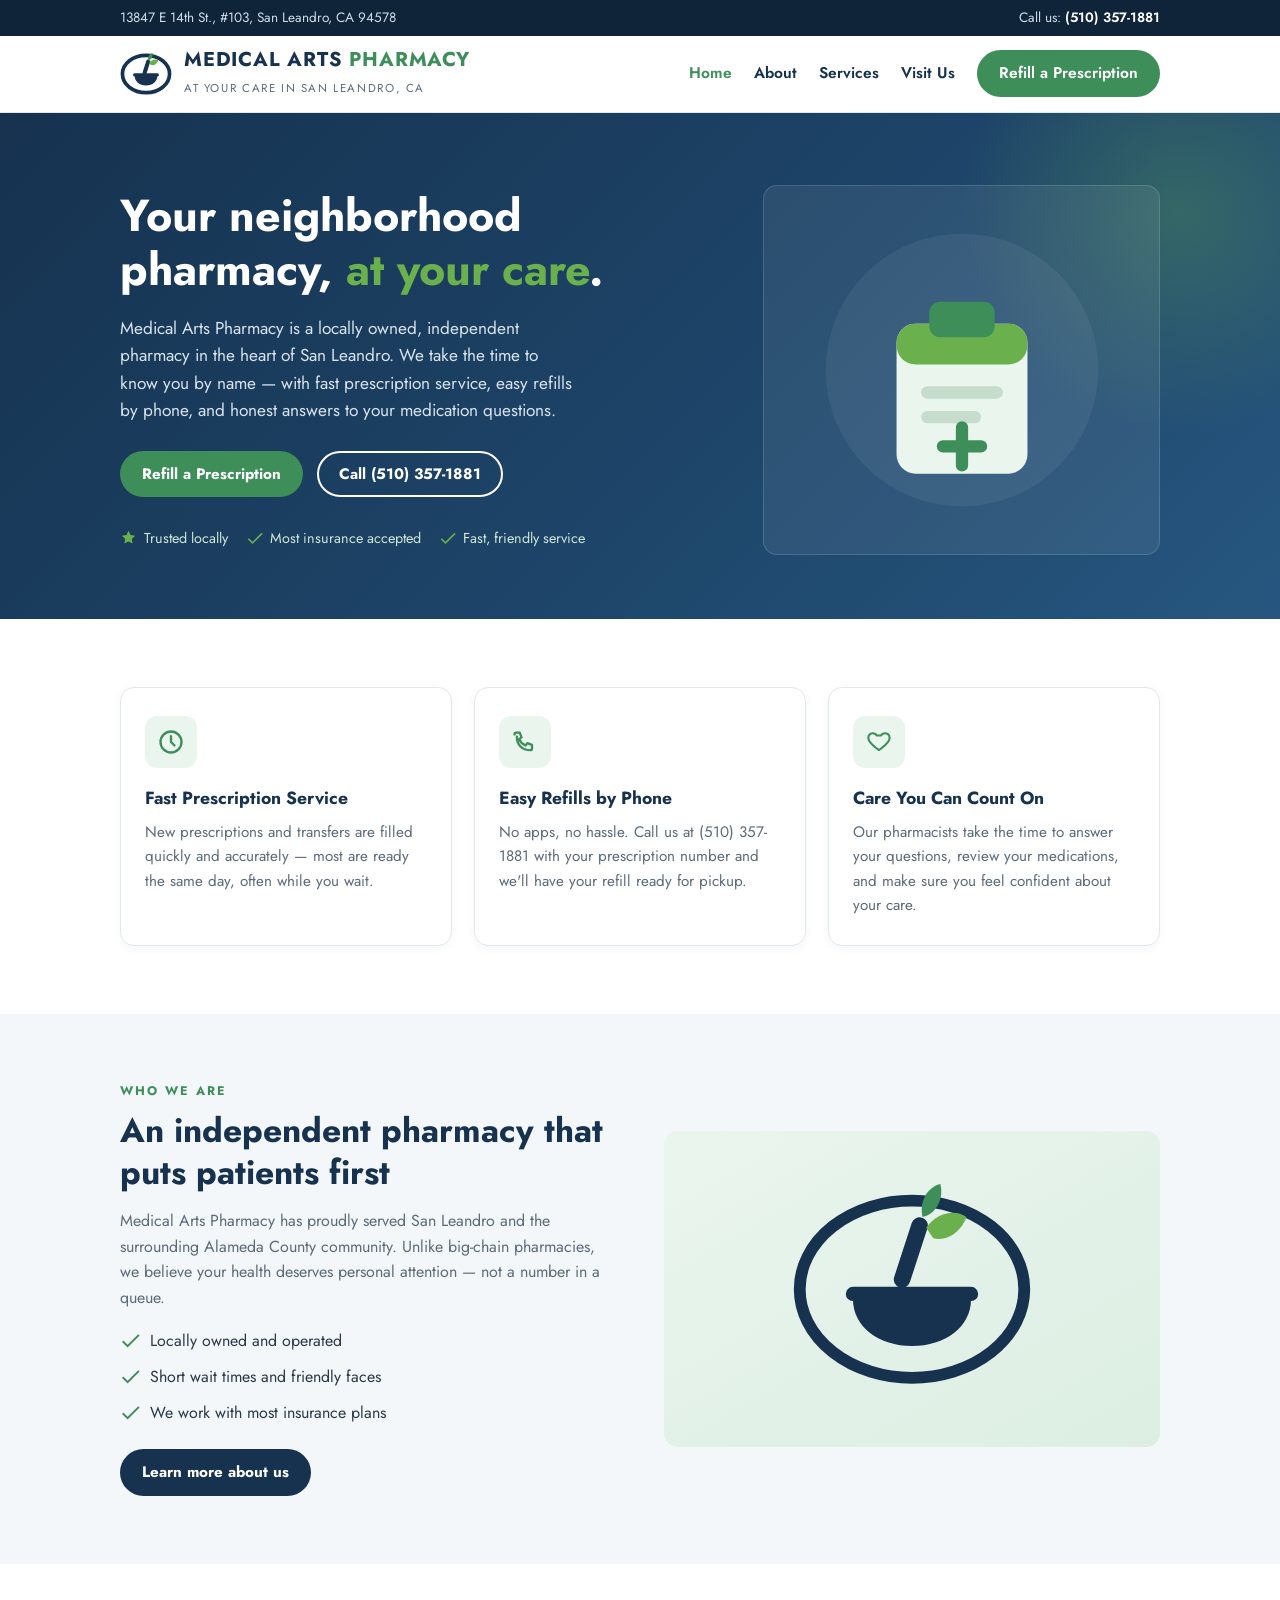
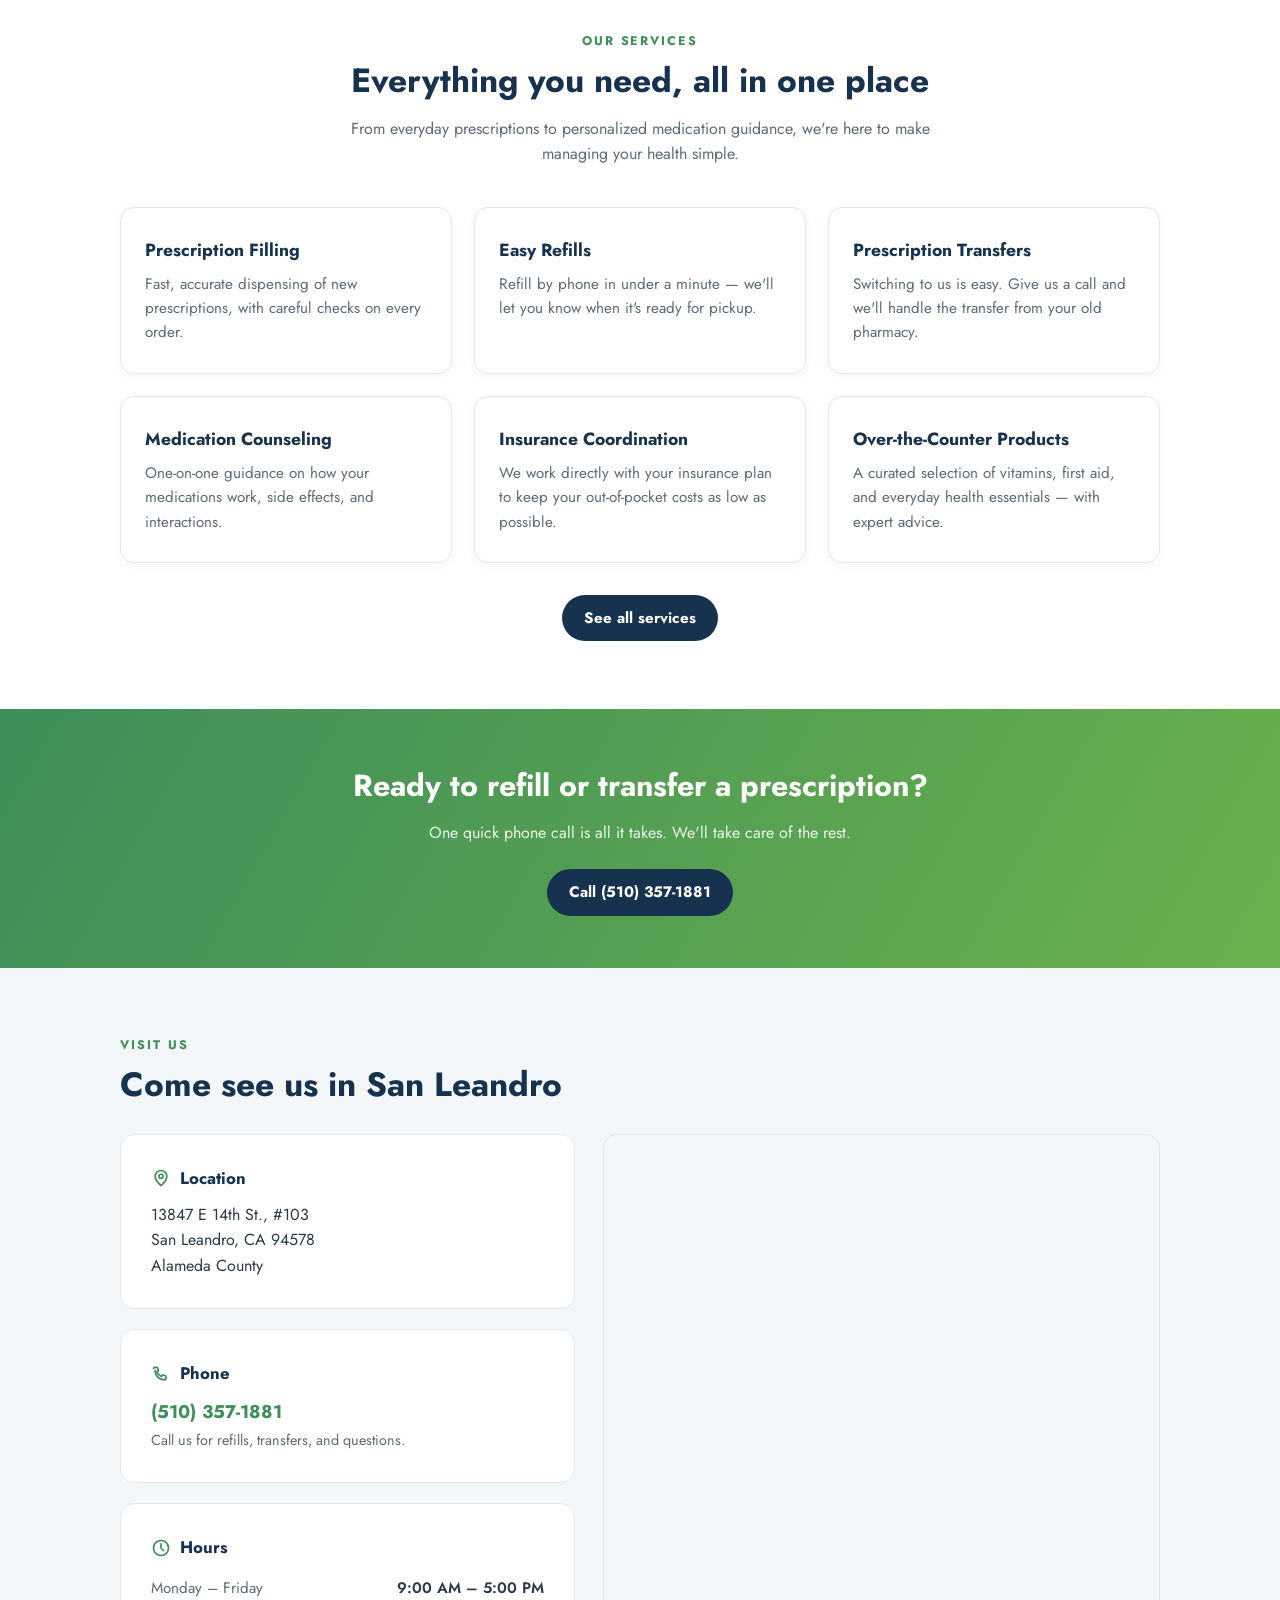
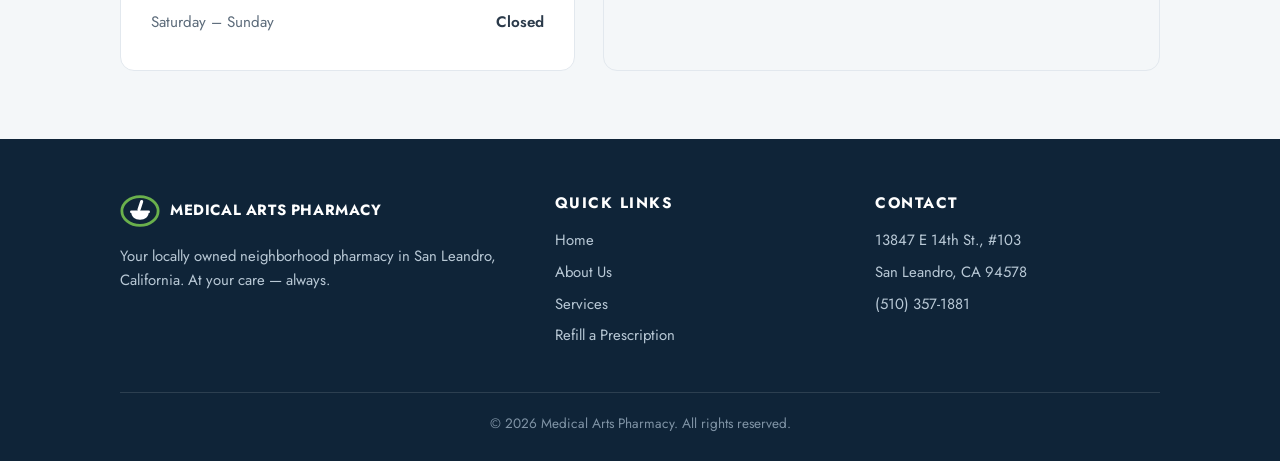
==== index.html @ b936c843 "Medical Arts Pharmacy website Co-Authored-By: Claude Fable 5 <noreply@anthropic.com>" ====
<!DOCTYPE html>
<html lang="en">
<head>
<meta charset="UTF-8">
<meta name="viewport" content="width=device-width, initial-scale=1.0">
<title>Medical Arts Pharmacy | San Leandro, CA</title>
<meta name="description" content="Medical Arts Pharmacy — your neighborhood pharmacy in San Leandro, CA. Fast, friendly prescription service, easy refills by phone, and personalized care. Call (510) 357-1881.">
<link rel="canonical" href="https://medicalarts-pharmacy.com/">
<meta property="og:type" content="website">
<meta property="og:title" content="Medical Arts Pharmacy | San Leandro, CA">
<meta property="og:description" content="Your locally owned neighborhood pharmacy in San Leandro. Easy refills by phone — call (510) 357-1881.">
<meta property="og:url" content="https://medicalarts-pharmacy.com/">
<link rel="preconnect" href="https://fonts.googleapis.com">
<link rel="preconnect" href="https://fonts.gstatic.com" crossorigin>
<link href="https://fonts.googleapis.com/css2?family=Jost:wght@400;500;600;700&display=swap" rel="stylesheet">
<link rel="stylesheet" href="style.css">
<script type="application/ld+json">
{
  "@context": "https://schema.org",
  "@type": "Pharmacy",
  "name": "Medical Arts Pharmacy",
  "url": "https://medicalarts-pharmacy.com/",
  "telephone": "+15103571881",
  "address": {
    "@type": "PostalAddress",
    "streetAddress": "13847 E 14th St., #103",
    "addressLocality": "San Leandro",
    "addressRegion": "CA",
    "postalCode": "94578",
    "addressCountry": "US"
  },
  "openingHours": ["Mo-Fr 09:00-17:00"]
}
</script>
</head>
<body>

<div class="topbar">
  <div class="container">
    <div>13847 E 14th St., #103, San Leandro, CA 94578</div>
    <div>Call us: <a href="tel:+15103571881">(510) 357-1881</a></div>
  </div>
</div>

<header class="site">
  <div class="container">
    <a class="brand" href="index.html">
      <svg viewBox="0 0 64 64" xmlns="http://www.w3.org/2000/svg" aria-hidden="true">
        <ellipse cx="32" cy="32" rx="29" ry="23" fill="none" stroke="#16324f" stroke-width="4.5"/>
        <path d="M18 34h28c0 7-6 12-14 12s-14-5-14-12z" fill="#16324f"/>
        <rect x="16" y="31" width="32" height="4" rx="2" fill="#16324f"/>
        <rect x="30" y="14" width="5" height="19" rx="2.5" fill="#16324f" transform="rotate(18 32.5 23.5)"/>
        <path d="M36 18c3-4 8-5 11-3-1 4-5 7-9 6z" fill="#6ab04c"/>
        <path d="M35 15c-1-4 1-8 5-9 1 4-1 8-5 9z" fill="#3e8e5a"/>
      </svg>
      <span>
        <span class="name">Medical Arts <span>Pharmacy</span></span><br>
        <span class="tag">At Your Care in San Leandro, CA</span>
      </span>
    </a>
    <nav class="main">
      <a href="index.html" class="active">Home</a>
      <a href="about.html">About</a>
      <a href="services.html">Services</a>
      <a href="index.html#visit">Visit Us</a>
      <a href="refill.html" class="btn btn-green">Refill a Prescription</a>
    </nav>
  </div>
</header>

<section class="hero">
  <div class="container">
    <div>
      <h1>Your neighborhood pharmacy, <em>at your care</em>.</h1>
      <p class="lead">Medical Arts Pharmacy is a locally owned, independent pharmacy in the heart of San Leandro. We take the time to know you by name — with fast prescription service, easy refills by phone, and honest answers to your medication questions.</p>
      <div class="actions">
        <a class="btn btn-green" href="refill.html">Refill a Prescription</a>
        <a class="btn btn-outline" style="border-color:#fff;color:#fff !important" href="tel:+15103571881">Call (510) 357-1881</a>
      </div>
      <div class="badges">
        <span><svg viewBox="0 0 20 20" fill="#6ab04c"><path d="M10 1l2.4 4.9 5.4.8-3.9 3.8.9 5.4L10 13.4 5.2 15.9l.9-5.4L2.2 6.7l5.4-.8z"/></svg> Trusted locally</span>
        <span><svg viewBox="0 0 20 20" fill="#6ab04c"><path d="M7.6 13.8L3.4 9.6l-1.4 1.4 5.6 5.6 12-12-1.4-1.4z"/></svg> Most insurance accepted</span>
        <span><svg viewBox="0 0 20 20" fill="#6ab04c"><path d="M7.6 13.8L3.4 9.6l-1.4 1.4 5.6 5.6 12-12-1.4-1.4z"/></svg> Fast, friendly service</span>
      </div>
    </div>
    <div class="hero-art">
      <svg viewBox="0 0 220 220" xmlns="http://www.w3.org/2000/svg" aria-hidden="true">
        <circle cx="110" cy="110" r="100" fill="rgba(255,255,255,0.06)"/>
        <rect x="62" y="76" width="96" height="110" rx="14" fill="#eaf5ee"/>
        <rect x="62" y="76" width="96" height="30" rx="14" fill="#6ab04c"/>
        <rect x="86" y="60" width="48" height="26" rx="8" fill="#3e8e5a"/>
        <rect x="80" y="122" width="60" height="9" rx="4.5" fill="#c6dccd"/>
        <rect x="80" y="140" width="44" height="9" rx="4.5" fill="#c6dccd"/>
        <path d="M110 152v28M96 166h28" stroke="#3e8e5a" stroke-width="9" stroke-linecap="round"/>
      </svg>
    </div>
  </div>
</section>

<section class="block">
  <div class="container">
    <div class="grid-3">
      <div class="card">
        <div class="icon"><svg viewBox="0 0 24 24" fill="none" stroke="#3e8e5a" stroke-width="2" stroke-linecap="round" stroke-linejoin="round"><circle cx="12" cy="12" r="9"/><path d="M12 7v5l3 3"/></svg></div>
        <h3>Fast Prescription Service</h3>
        <p>New prescriptions and transfers are filled quickly and accurately — most are ready the same day, often while you wait.</p>
      </div>
      <div class="card">
        <div class="icon"><svg viewBox="0 0 24 24" fill="none" stroke="#3e8e5a" stroke-width="2" stroke-linecap="round" stroke-linejoin="round"><path d="M3 5.5C3 4.7 3.7 4 4.5 4h3L9 8l-2 1.5c1 2.5 3 4.5 5.5 5.5L14 13l4 1.5v3c0 .8-.7 1.5-1.5 1.5C9.6 19 5 14.4 5 7.5"/></svg></div>
        <h3>Easy Refills by Phone</h3>
        <p>No apps, no hassle. Call us at (510) 357-1881 with your prescription number and we'll have your refill ready for pickup.</p>
      </div>
      <div class="card">
        <div class="icon"><svg viewBox="0 0 24 24" fill="none" stroke="#3e8e5a" stroke-width="2" stroke-linecap="round" stroke-linejoin="round"><path d="M12 21s-7-4.6-9.5-9C.8 8.6 2.6 5 6 5c2 0 3.4 1.1 4 2.2h4c.6-1.1 2-2.2 4-2.2 3.4 0 5.2 3.6 3.5 7-2.5 4.4-9.5 9-9.5 9z" transform="scale(0.9) translate(1.3 0)"/></svg></div>
        <h3>Care You Can Count On</h3>
        <p>Our pharmacists take the time to answer your questions, review your medications, and make sure you feel confident about your care.</p>
      </div>
    </div>
  </div>
</section>

<section class="block soft">
  <div class="container split">
    <div>
      <div class="kicker">Who We Are</div>
      <h2 class="title">An independent pharmacy that puts patients first</h2>
      <p>Medical Arts Pharmacy has proudly served San Leandro and the surrounding Alameda County community. Unlike big-chain pharmacies, we believe your health deserves personal attention — not a number in a queue.</p>
      <ul class="checklist">
        <li><svg viewBox="0 0 20 20" fill="#3e8e5a"><path d="M7.6 13.8L3.4 9.6l-1.4 1.4 5.6 5.6 12-12-1.4-1.4z"/></svg> Locally owned and operated</li>
        <li><svg viewBox="0 0 20 20" fill="#3e8e5a"><path d="M7.6 13.8L3.4 9.6l-1.4 1.4 5.6 5.6 12-12-1.4-1.4z"/></svg> Short wait times and friendly faces</li>
        <li><svg viewBox="0 0 20 20" fill="#3e8e5a"><path d="M7.6 13.8L3.4 9.6l-1.4 1.4 5.6 5.6 12-12-1.4-1.4z"/></svg> We work with most insurance plans</li>
      </ul>
      <a class="btn btn-navy" href="about.html">Learn more about us</a>
    </div>
    <div class="art">
      <svg viewBox="0 0 220 200" xmlns="http://www.w3.org/2000/svg" aria-hidden="true">
        <ellipse cx="110" cy="100" rx="95" ry="75" fill="none" stroke="#16324f" stroke-width="10"/>
        <path d="M60 108h100c0 24-22 40-50 40s-50-16-50-40z" fill="#16324f"/>
        <rect x="54" y="98" width="112" height="12" rx="6" fill="#16324f"/>
        <rect x="102" y="38" width="14" height="62" rx="7" fill="#16324f" transform="rotate(18 109 69)"/>
        <path d="M122 48c9-13 25-16 34-9-4 12-16 21-28 18z" fill="#6ab04c"/>
        <path d="M119 39c-3-12 3-25 15-28 3 12-3 25-15 28z" fill="#3e8e5a"/>
      </svg>
    </div>
  </div>
</section>

<section class="block">
  <div class="container center">
    <div class="kicker">Our Services</div>
    <h2 class="title">Everything you need, all in one place</h2>
    <p class="intro">From everyday prescriptions to personalized medication guidance, we're here to make managing your health simple.</p>
    <div class="grid-3" style="text-align:left">
      <div class="card"><h3>Prescription Filling</h3><p>Fast, accurate dispensing of new prescriptions, with careful checks on every order.</p></div>
      <div class="card"><h3>Easy Refills</h3><p>Refill by phone in under a minute — we'll let you know when it's ready for pickup.</p></div>
      <div class="card"><h3>Prescription Transfers</h3><p>Switching to us is easy. Give us a call and we'll handle the transfer from your old pharmacy.</p></div>
      <div class="card"><h3>Medication Counseling</h3><p>One-on-one guidance on how your medications work, side effects, and interactions.</p></div>
      <div class="card"><h3>Insurance Coordination</h3><p>We work directly with your insurance plan to keep your out-of-pocket costs as low as possible.</p></div>
      <div class="card"><h3>Over-the-Counter Products</h3><p>A curated selection of vitamins, first aid, and everyday health essentials — with expert advice.</p></div>
    </div>
    <p style="margin-top:32px"><a class="btn btn-navy" href="services.html">See all services</a></p>
  </div>
</section>

<section class="cta-band">
  <div class="container">
    <h2>Ready to refill or transfer a prescription?</h2>
    <p>One quick phone call is all it takes. We'll take care of the rest.</p>
    <a class="btn btn-navy" href="tel:+15103571881">Call (510) 357-1881</a>
  </div>
</section>

<section class="block soft" id="visit">
  <div class="container">
    <div class="kicker">Visit Us</div>
    <h2 class="title">Come see us in San Leandro</h2>
    <div class="visit-grid" style="margin-top:28px">
      <div>
        <div class="info-card">
          <h3><svg viewBox="0 0 24 24" fill="none" stroke="#3e8e5a" stroke-width="2" stroke-linecap="round" stroke-linejoin="round"><path d="M12 21s-7-5.5-7-11a7 7 0 1114 0c0 5.5-7 11-7 11z"/><circle cx="12" cy="10" r="2.5"/></svg> Location</h3>
          <p>13847 E 14th St., #103<br>San Leandro, CA 94578<br>Alameda County</p>
        </div>
        <div class="info-card">
          <h3><svg viewBox="0 0 24 24" fill="none" stroke="#3e8e5a" stroke-width="2" stroke-linecap="round" stroke-linejoin="round"><path d="M3 5.5C3 4.7 3.7 4 4.5 4h3L9 8l-2 1.5c1 2.5 3 4.5 5.5 5.5L14 13l4 1.5v3c0 .8-.7 1.5-1.5 1.5C9.6 19 5 14.4 5 7.5"/></svg> Phone</h3>
          <p><a href="tel:+15103571881" style="font-weight:700;font-size:1.15rem">(510) 357-1881</a><br><span style="color:var(--muted);font-size:0.9rem">Call us for refills, transfers, and questions.</span></p>
        </div>
        <div class="info-card">
          <h3><svg viewBox="0 0 24 24" fill="none" stroke="#3e8e5a" stroke-width="2" stroke-linecap="round" stroke-linejoin="round"><circle cx="12" cy="12" r="9"/><path d="M12 7v5l3 3"/></svg> Hours</h3>
          <table class="hours">
            <tr><td>Monday – Friday</td><td>9:00 AM – 5:00 PM</td></tr>
            <tr><td>Saturday – Sunday</td><td>Closed</td></tr>
          </table>
        </div>
      </div>
      <div class="map-wrap">
        <iframe title="Map to Medical Arts Pharmacy" loading="lazy" allowfullscreen referrerpolicy="no-referrer-when-downgrade"
          src="https://www.google.com/maps?q=13847+E+14th+St+%23103,+San+Leandro,+CA+94578&output=embed"></iframe>
      </div>
    </div>
  </div>
</section>

<footer class="site">
  <div class="container">
    <div class="footer-grid">
      <div>
        <div class="footer-brand">
          <svg viewBox="0 0 64 64" xmlns="http://www.w3.org/2000/svg" aria-hidden="true">
            <ellipse cx="32" cy="32" rx="29" ry="23" fill="none" stroke="#6ab04c" stroke-width="4.5"/>
            <path d="M18 34h28c0 7-6 12-14 12s-14-5-14-12z" fill="#fff"/>
            <rect x="16" y="31" width="32" height="4" rx="2" fill="#fff"/>
            <rect x="30" y="14" width="5" height="19" rx="2.5" fill="#fff" transform="rotate(18 32.5 23.5)"/>
          </svg>
          Medical Arts Pharmacy
        </div>
        <p>Your locally owned neighborhood pharmacy in San Leandro, California. At your care — always.</p>
      </div>
      <div>
        <h4>Quick Links</h4>
        <ul>
          <li><a href="index.html">Home</a></li>
          <li><a href="about.html">About Us</a></li>
          <li><a href="services.html">Services</a></li>
          <li><a href="refill.html">Refill a Prescription</a></li>
        </ul>
      </div>
      <div>
        <h4>Contact</h4>
        <ul>
          <li>13847 E 14th St., #103</li>
          <li>San Leandro, CA 94578</li>
          <li><a href="tel:+15103571881">(510) 357-1881</a></li>
        </ul>
      </div>
    </div>
    <div class="copyright">© 2026 Medical Arts Pharmacy. All rights reserved.</div>
  </div>
</footer>

</body>
</html>
---- style.css ----
/* Medical Arts Pharmacy — site styles */
:root {
  --navy: #16324f;
  --navy-dark: #0f2438;
  --green: #3e8e5a;
  --green-bright: #6ab04c;
  --green-pale: #eaf5ee;
  --ink: #2b3a4a;
  --muted: #5c6b7a;
  --bg: #ffffff;
  --bg-soft: #f4f7f9;
  --border: #e2e8ee;
  --radius: 14px;
  --shadow: 0 6px 24px rgba(22, 50, 79, 0.10);
}

* { margin: 0; padding: 0; box-sizing: border-box; }

html { scroll-behavior: smooth; }

body {
  font-family: "Jost", "Segoe UI", system-ui, -apple-system, sans-serif;
  color: var(--ink);
  background: var(--bg);
  line-height: 1.6;
}

img, svg { max-width: 100%; display: block; }

a { color: var(--green); text-decoration: none; }
a:hover { text-decoration: underline; }

.container {
  max-width: 1080px;
  margin: 0 auto;
  padding: 0 20px;
}

/* ---------- Top bar ---------- */
.topbar {
  background: var(--navy-dark);
  color: #cfdce8;
  font-size: 0.85rem;
  padding: 7px 0;
}
.topbar .container {
  display: flex;
  justify-content: space-between;
  flex-wrap: wrap;
  gap: 6px 20px;
}
.topbar a { color: #ffffff; font-weight: 600; }

/* ---------- Header ---------- */
header.site {
  background: #fff;
  border-bottom: 1px solid var(--border);
  position: sticky;
  top: 0;
  z-index: 50;
}
header.site .container {
  display: flex;
  align-items: center;
  justify-content: space-between;
  gap: 16px;
  padding-top: 12px;
  padding-bottom: 12px;
  flex-wrap: wrap;
}
.brand {
  display: flex;
  align-items: center;
  gap: 12px;
  text-decoration: none !important;
}
.brand svg { width: 52px; height: 52px; flex: none; }
.brand .name {
  font-size: 1.25rem;
  font-weight: 700;
  letter-spacing: 0.04em;
  color: var(--navy);
  line-height: 1.15;
  text-transform: uppercase;
}
.brand .name span { color: var(--green); }
.brand .tag {
  font-size: 0.72rem;
  letter-spacing: 0.14em;
  text-transform: uppercase;
  color: var(--muted);
}

nav.main {
  display: flex;
  align-items: center;
  gap: 22px;
  flex-wrap: wrap;
}
nav.main a {
  color: var(--navy);
  font-weight: 600;
  font-size: 0.97rem;
}
nav.main a:hover { color: var(--green); text-decoration: none; }
nav.main a.active { color: var(--green); }

.btn {
  display: inline-block;
  padding: 11px 22px;
  border-radius: 999px;
  font-weight: 700;
  font-size: 0.95rem;
  text-decoration: none !important;
  transition: transform 0.12s ease, box-shadow 0.12s ease;
}
.btn:hover { transform: translateY(-1px); box-shadow: var(--shadow); }
.btn-green { background: var(--green); color: #fff !important; }
.btn-navy { background: var(--navy); color: #fff !important; }
.btn-outline {
  border: 2px solid var(--navy);
  color: var(--navy) !important;
  padding: 9px 20px;
  background: transparent;
}

/* ---------- Hero ---------- */
.hero {
  background: linear-gradient(135deg, var(--navy) 0%, #1d4468 55%, #26567f 100%);
  color: #fff;
  padding: 72px 0 64px;
  position: relative;
  overflow: hidden;
}
.hero::after {
  content: "";
  position: absolute;
  right: -140px;
  top: -140px;
  width: 480px;
  height: 480px;
  border-radius: 50%;
  background: radial-gradient(circle, rgba(106, 176, 76, 0.28), transparent 65%);
}
.hero .container {
  display: grid;
  grid-template-columns: 1.2fr 0.8fr;
  gap: 48px;
  align-items: center;
  position: relative;
  z-index: 1;
}
.hero h1 {
  font-size: clamp(1.9rem, 4vw, 2.8rem);
  line-height: 1.2;
  font-weight: 700;
}
.hero h1 em { color: var(--green-bright); font-style: normal; }
.hero p.lead {
  margin: 18px 0 26px;
  font-size: 1.08rem;
  color: #d8e3ee;
  max-width: 46ch;
}
.hero .actions { display: flex; gap: 14px; flex-wrap: wrap; }
.badges {
  margin-top: 30px;
  display: flex;
  flex-wrap: wrap;
  gap: 10px 18px;
  font-size: 0.9rem;
  color: #cfe6d6;
}
.badges span { display: flex; align-items: center; gap: 7px; }
.badges svg { width: 17px; height: 17px; flex: none; }

.hero-art {
  background: rgba(255, 255, 255, 0.07);
  border: 1px solid rgba(255, 255, 255, 0.14);
  border-radius: var(--radius);
  padding: 34px;
  display: flex;
  justify-content: center;
}
.hero-art svg { width: 100%; max-width: 300px; height: auto; }

/* ---------- Sections ---------- */
section.block { padding: 68px 0; }
section.block.soft { background: var(--bg-soft); }
section.block.pale { background: var(--green-pale); }

.kicker {
  text-transform: uppercase;
  letter-spacing: 0.16em;
  font-size: 0.78rem;
  font-weight: 700;
  color: var(--green);
  margin-bottom: 8px;
}
h2.title {
  font-size: clamp(1.5rem, 3vw, 2.1rem);
  color: var(--navy);
  margin-bottom: 14px;
  line-height: 1.25;
}
.center { text-align: center; }
.center .intro { max-width: 60ch; margin: 0 auto 40px; color: var(--muted); }

/* ---------- Cards ---------- */
.grid-3 { display: grid; grid-template-columns: repeat(3, 1fr); gap: 22px; }
.grid-2 { display: grid; grid-template-columns: repeat(2, 1fr); gap: 22px; }

.card {
  background: #fff;
  border: 1px solid var(--border);
  border-radius: var(--radius);
  padding: 28px 24px;
  box-shadow: 0 2px 10px rgba(22, 50, 79, 0.05);
}
.card .icon {
  width: 52px;
  height: 52px;
  border-radius: 12px;
  background: var(--green-pale);
  display: flex;
  align-items: center;
  justify-content: center;
  margin-bottom: 16px;
}
.card .icon svg { width: 28px; height: 28px; }
.card h3 { color: var(--navy); font-size: 1.1rem; margin-bottom: 8px; }
.card p { color: var(--muted); font-size: 0.95rem; }

/* ---------- Split (who we are) ---------- */
.split {
  display: grid;
  grid-template-columns: 1fr 1fr;
  gap: 48px;
  align-items: center;
}
.split .art {
  background: linear-gradient(150deg, var(--green-pale), #dceee2);
  border-radius: var(--radius);
  padding: 40px;
  display: flex;
  justify-content: center;
}
.split .art svg { max-width: 260px; }
.split p { color: var(--muted); margin-bottom: 14px; }
.checklist { list-style: none; margin: 18px 0 24px; }
.checklist li {
  display: flex;
  gap: 10px;
  align-items: flex-start;
  margin-bottom: 10px;
  color: var(--ink);
}
.checklist svg { width: 20px; height: 20px; flex: none; margin-top: 3px; }

/* ---------- Visit / contact ---------- */
.visit-grid {
  display: grid;
  grid-template-columns: 0.9fr 1.1fr;
  gap: 28px;
  align-items: stretch;
}
.info-card {
  background: #fff;
  border: 1px solid var(--border);
  border-radius: var(--radius);
  padding: 30px;
}
.info-card h3 {
  color: var(--navy);
  font-size: 1.05rem;
  margin-bottom: 10px;
  display: flex;
  align-items: center;
  gap: 9px;
}
.info-card h3 svg { width: 20px; height: 20px; }
.info-card + .info-card { margin-top: 20px; }
.hours { width: 100%; border-collapse: collapse; font-size: 0.95rem; }
.hours td { padding: 5px 0; color: var(--muted); }
.hours td:last-child { text-align: right; color: var(--ink); font-weight: 600; }
.map-wrap {
  border-radius: var(--radius);
  overflow: hidden;
  border: 1px solid var(--border);
  min-height: 340px;
}
.map-wrap iframe { width: 100%; height: 100%; min-height: 340px; border: 0; }

/* ---------- CTA band ---------- */
.cta-band {
  background: linear-gradient(120deg, var(--green) 0%, var(--green-bright) 100%);
  color: #fff;
  padding: 52px 0;
  text-align: center;
}
.cta-band h2 { font-size: clamp(1.4rem, 3vw, 1.9rem); margin-bottom: 10px; }
.cta-band p { color: #eef7ea; margin-bottom: 24px; }
.cta-band .btn-navy:hover { box-shadow: 0 6px 24px rgba(0, 0, 0, 0.25); }

/* ---------- Page hero (inner pages) ---------- */
.page-hero {
  background: linear-gradient(135deg, var(--navy) 0%, #1d4468 100%);
  color: #fff;
  padding: 52px 0;
}
.page-hero h1 { font-size: clamp(1.7rem, 3.5vw, 2.4rem); }
.page-hero p { color: #d8e3ee; margin-top: 8px; max-width: 60ch; }

/* ---------- Steps (refill page) ---------- */
.steps { counter-reset: step; display: grid; gap: 18px; max-width: 640px; }
.step {
  background: #fff;
  border: 1px solid var(--border);
  border-radius: var(--radius);
  padding: 22px 24px 22px 74px;
  position: relative;
}
.step::before {
  counter-increment: step;
  content: counter(step);
  position: absolute;
  left: 22px;
  top: 22px;
  width: 36px;
  height: 36px;
  border-radius: 50%;
  background: var(--green);
  color: #fff;
  font-weight: 700;
  display: flex;
  align-items: center;
  justify-content: center;
}
.step h3 { color: var(--navy); font-size: 1.05rem; margin-bottom: 4px; }
.step p { color: var(--muted); font-size: 0.95rem; }

.callout {
  background: var(--green-pale);
  border: 1px solid #cbe5d4;
  border-radius: var(--radius);
  padding: 26px 30px;
  display: flex;
  align-items: center;
  justify-content: space-between;
  gap: 20px;
  flex-wrap: wrap;
  margin-top: 34px;
}
.callout strong { color: var(--navy); font-size: 1.1rem; }
.callout .phone-big {
  font-size: 1.5rem;
  font-weight: 700;
  color: var(--green);
  white-space: nowrap;
}

/* ---------- Footer ---------- */
footer.site {
  background: var(--navy-dark);
  color: #b9c9d6;
  padding: 52px 0 26px;
  font-size: 0.93rem;
}
.footer-grid {
  display: grid;
  grid-template-columns: 1.4fr 1fr 1fr;
  gap: 36px;
  margin-bottom: 36px;
}
footer.site h4 {
  color: #fff;
  font-size: 0.95rem;
  text-transform: uppercase;
  letter-spacing: 0.1em;
  margin-bottom: 14px;
}
footer.site ul { list-style: none; }
footer.site li { margin-bottom: 8px; }
footer.site a { color: #b9c9d6; }
footer.site a:hover { color: #fff; }
.footer-brand {
  display: flex;
  align-items: center;
  gap: 10px;
  margin-bottom: 14px;
  color: #fff;
  font-weight: 700;
  letter-spacing: 0.04em;
  text-transform: uppercase;
}
.footer-brand svg { width: 40px; height: 40px; }
.copyright {
  border-top: 1px solid rgba(255, 255, 255, 0.12);
  padding-top: 20px;
  text-align: center;
  font-size: 0.85rem;
  color: #7f93a5;
}

/* ---------- Responsive ---------- */
@media (max-width: 860px) {
  .hero .container, .split, .visit-grid { grid-template-columns: 1fr; }
  .grid-3 { grid-template-columns: 1fr 1fr; }
  .footer-grid { grid-template-columns: 1fr 1fr; }
  .hero-art { display: none; }
  .split .art { order: -1; }
}
@media (max-width: 560px) {
  .grid-3, .grid-2, .footer-grid { grid-template-columns: 1fr; }
  nav.main { gap: 14px; font-size: 0.9rem; }
  .topbar .container { justify-content: center; text-align: center; }
}
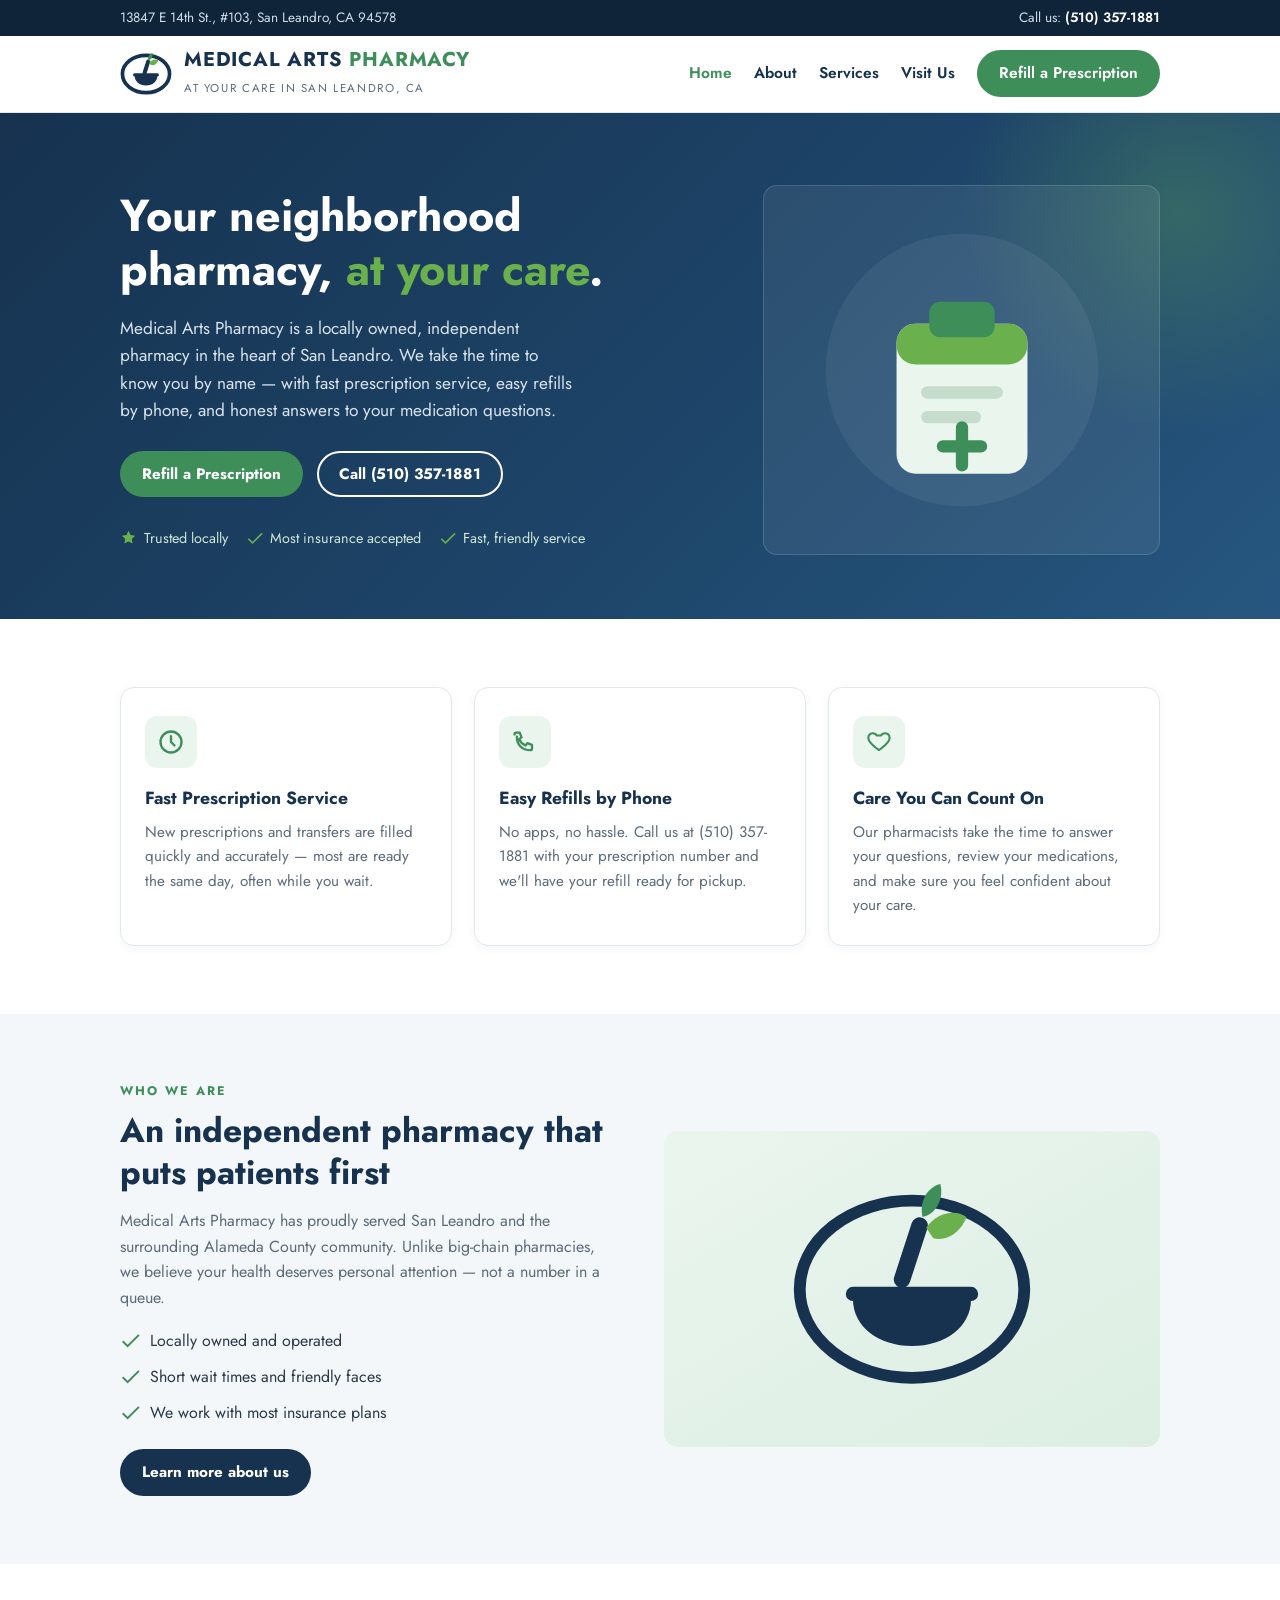
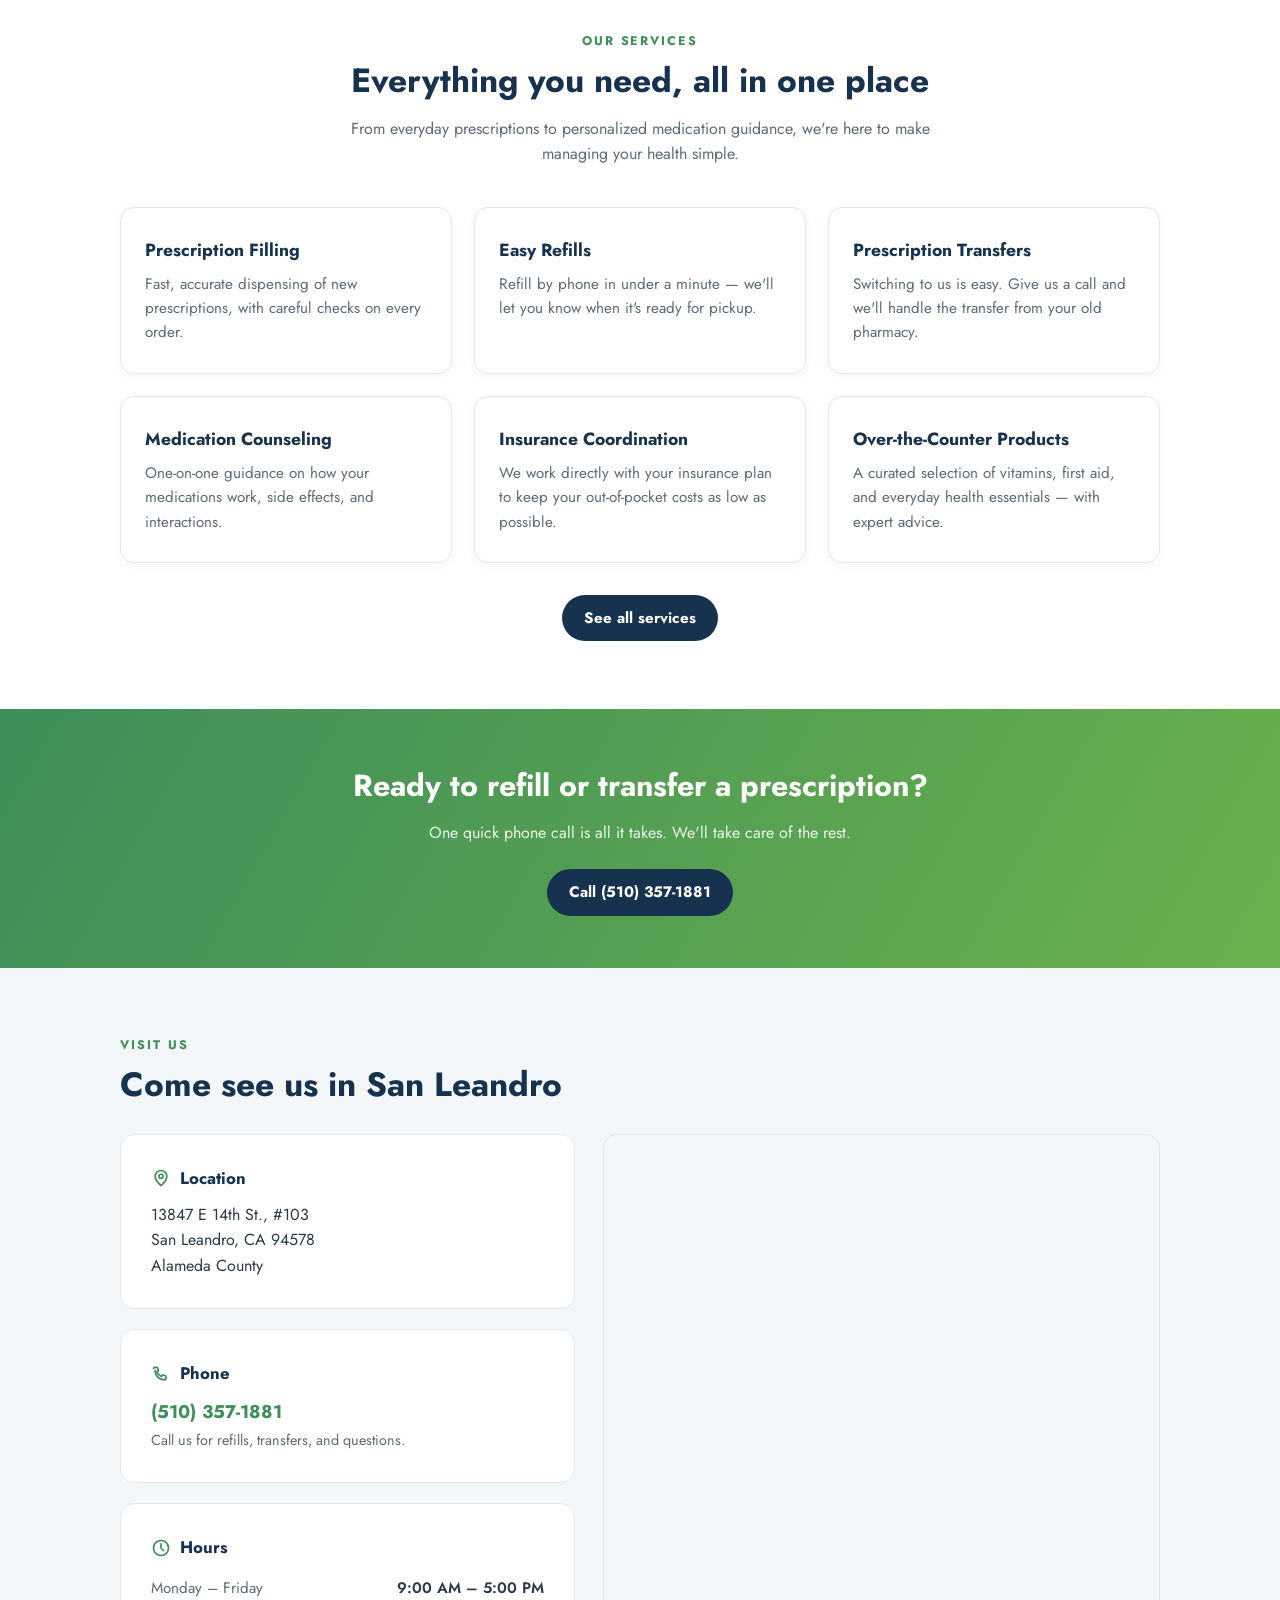
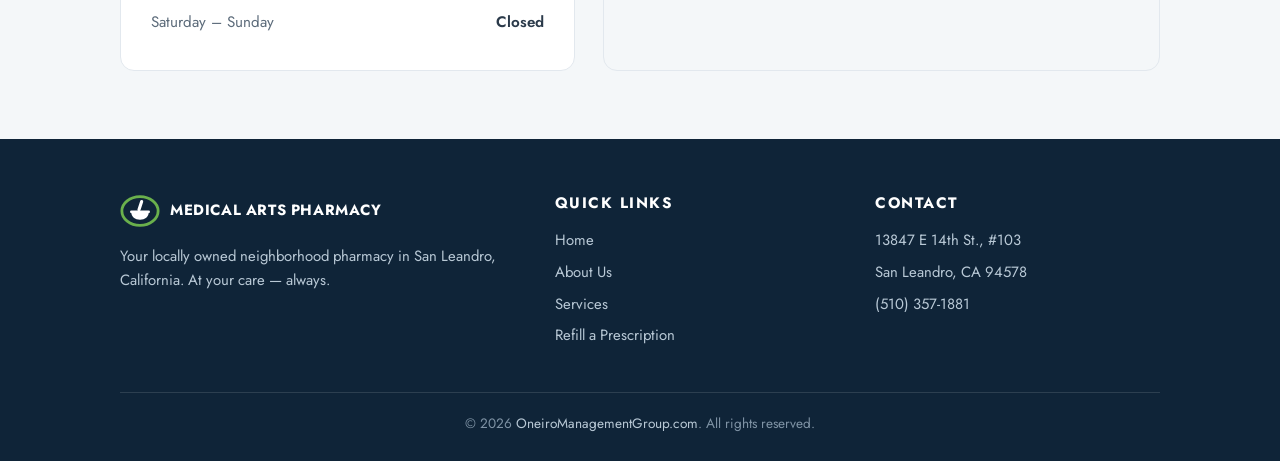
==== commit 57f3e6c5: "Credit Oneiro Management Group in footer copyright Co-Authored-By: Claude Fable 5 <noreply@anthropic" ====
--- a/index.html
+++ b/index.html
@@ -233,7 +233,7 @@
         </ul>
       </div>
     </div>
-    <div class="copyright">© 2026 Medical Arts Pharmacy. All rights reserved.</div>
+    <div class="copyright">© 2026 <a href="https://www.oneiromanagementgroup.com" target="_blank" rel="noopener">OneiroManagementGroup.com</a>. All rights reserved.</div>
   </div>
 </footer>
 
